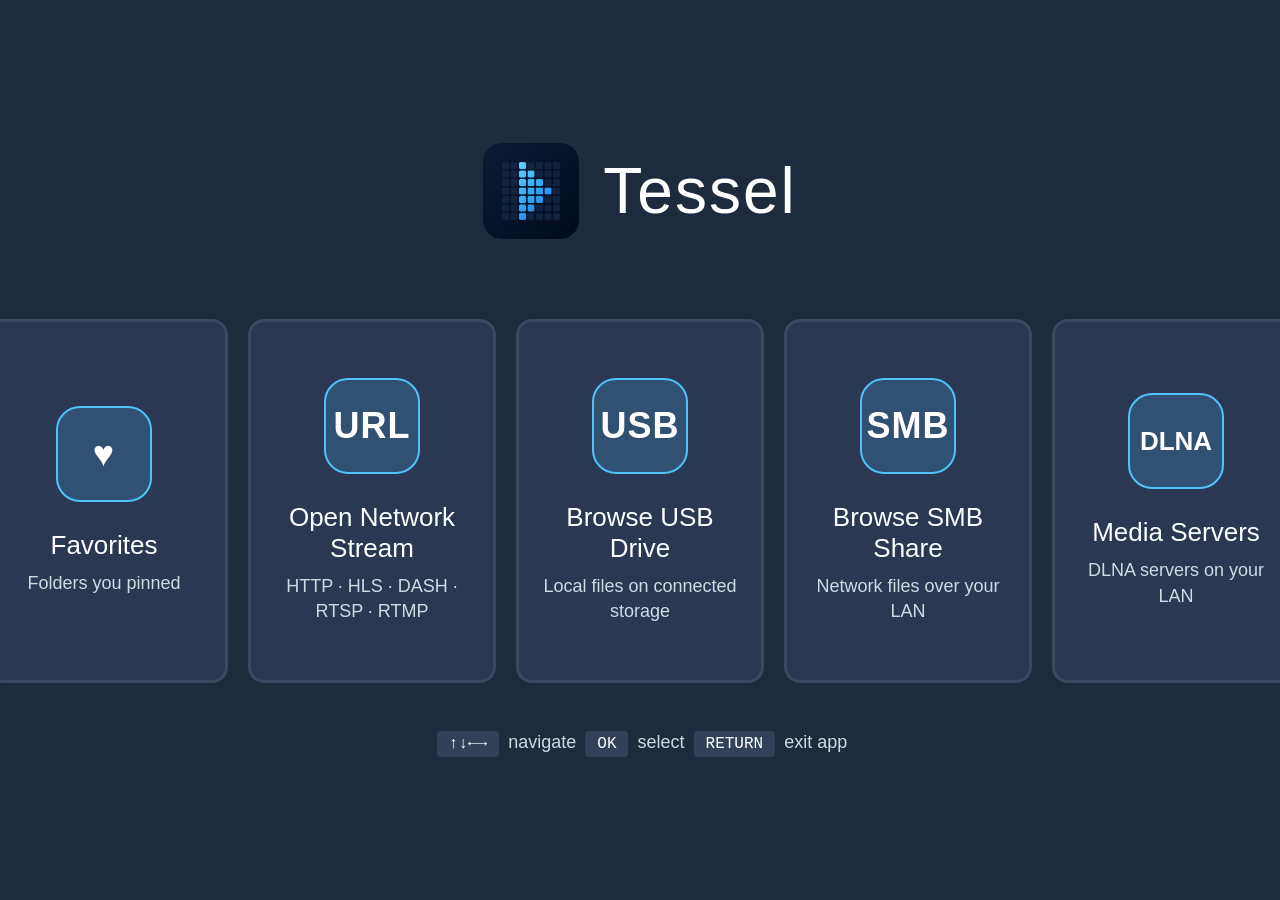
==== tizen-app/index.html @ 95ac8c37 "Let Recently Played be cleared or switched off in Settings (#142), 1.26.0 The list filled itself and" ====
<!DOCTYPE html>
<html lang="en">
<head>
<meta charset="utf-8">
<meta name="viewport" content="width=device-width, initial-scale=1, maximum-scale=1, user-scalable=no"/>
<title>Tessel</title>
<link rel="stylesheet" href="css/style.css">
</head>
<body>

<!-- AVPlay needs an OBJECT element of type "video/mp4" as its render target -->
<object id="player-object" type="application/avplayer"></object>

<!-- HTML5 video — used for local file:// URLs because AVPlay's local-file
     pipeline is broken on Samsung TV 5.0 (opens the file, reports PLAYING,
     never decodes a frame).  The WebView's chromium media stack handles
     file:// just fine. -->
<video id="html5-video" playsinline></video>

<!-- Subtitle overlay — AVPlay doesn't auto-render text subs (TEXT/SUBTITLE
     tracks).  It fires onsubtitlechange(duration, text, ...) and we paint
     the text here. -->
<div id="subtitle-overlay" class="hidden"></div>

<!-- ── Home view ─────────────────────────────────────────────────────── -->
<section id="view-home" class="view">
    <header class="brand">
        <img class="app-icon" src="icon.png" alt="">
        <h1>Tessel</h1>
    </header>

    <nav class="home-tiles">
        <!-- Recently Played is intentionally the leftmost tile so the D-pad
             lands on it first — the common return-visit action is "resume
             what I was watching", not "browse from scratch" (issue #56).
             Settings can hide it (issue #142); the D-pad then lands on
             Favorites. -->
        <button class="tile" data-action="browse-recent" data-focus>
            <div class="tile-icon">★</div>
            <div class="tile-label" data-i18n="home.recent">Recently Played</div>
            <div class="tile-sub" data-i18n="home.recentSub">Quick access to past media</div>
        </button>
        <button class="tile" data-action="browse-favorites">
            <div class="tile-icon">♥</div>
            <div class="tile-label" data-i18n="home.favorites">Favorites</div>
            <div class="tile-sub" data-i18n="home.favoritesSub">Folders you pinned</div>
        </button>
        <button class="tile" data-action="open-url">
            <div class="tile-icon">URL</div>
            <div class="tile-label" data-i18n="home.url">Open Network Stream</div>
            <div class="tile-sub">HTTP · HLS · DASH · RTSP · RTMP</div>
        </button>
        <button class="tile" data-action="browse-usb">
            <div class="tile-icon">USB</div>
            <div class="tile-label" data-i18n="home.usb">Browse USB Drive</div>
            <div class="tile-sub" data-i18n="home.usbSub">Local files on connected storage</div>
        </button>
        <button class="tile" data-action="browse-smb">
            <div class="tile-icon">SMB</div>
            <div class="tile-label" data-i18n="home.smb">Browse SMB Share</div>
            <div class="tile-sub" data-i18n="home.smbSub">Network files over your LAN</div>
        </button>
        <button class="tile" data-action="browse-dlna">
            <div class="tile-icon long">DLNA</div>
            <div class="tile-label" data-i18n="home.dlna">Media Servers</div>
            <div class="tile-sub" data-i18n="home.dlnaSub">DLNA servers on your LAN</div>
        </button>
        <button class="tile" data-action="open-settings">
            <div class="tile-icon">⚙</div>
            <div class="tile-label" data-i18n="home.settings">Settings</div>
            <div class="tile-sub" data-i18n="home.settingsSub">Preferences &amp; TV info</div>
        </button>
    </nav>

    <footer class="hint">
        <span class="key">↑↓←→</span> <span data-i18n="hint.navigate">navigate</span>
        <span class="key">OK</span> <span data-i18n="hint.select">select</span>
        <span class="key">RETURN</span> <span data-i18n="hint.exit">exit app</span>
    </footer>
</section>

<!-- ── URL input view ────────────────────────────────────────────────── -->
<section id="view-url" class="view hidden">
    <header class="brand small">
        <img class="app-icon" src="icon.png" alt="">
        <h1 data-i18n="home.url">Open Network Stream</h1>
    </header>

    <div class="url-input-wrap">
        <label for="url-input" data-i18n="url.label">Stream URL or file path</label>
        <input id="url-input" type="text" inputmode="url"
               placeholder="rtsp://… · https://…/playlist.m3u8 · file:///opt/usr/media/…"
               data-focus>
    </div>

    <div class="actions">
        <button class="btn primary" data-action="open-current-url" data-i18n="common.play">Play</button>
        <button class="btn ghost"   data-action="save-current-url" data-i18n="saved.save">☆ Save</button>
        <button class="btn ghost"   data-action="fetch-remote-url" data-i18n="url.fromDevice">📲 Get URL from device</button>
        <!-- No Cancel: the remote's Back key does that (issue #126). -->
    </div>

    <!-- The user's own saved streams (issue #119).  Each is a chip that plays
         it and a ⋯ chip beside it for rename / move / remove; hidden while
         the list is empty. -->
    <div class="presets saved-streams hidden" id="saved-streams">
        <div class="presets-label" data-i18n="saved.title">Saved streams</div>
        <div id="saved-streams-list" class="saved-streams-list"></div>
    </div>

    <!-- Name and URL of a stream being saved or edited.  While it's open the
         rest of the screen steps aside (#view-url.editing). -->
    <div class="saved-edit" id="saved-edit">
        <div class="url-input-wrap">
            <label for="saved-name" data-i18n="saved.name">Name</label>
            <input id="saved-name" type="text">
        </div>
        <div class="url-input-wrap">
            <label for="saved-url" data-i18n="url.label">Stream URL or file path</label>
            <input id="saved-url" type="text" inputmode="url">
        </div>
        <div class="actions">
            <button class="btn primary" data-action="saved-edit-done" data-i18n="saved.done">Save</button>
            <button class="btn ghost"   data-action="saved-edit-cancel" data-i18n="common.cancel">Cancel</button>
        </div>
    </div>

    <!-- Sample inputs sit below the primary actions so the remote lands on
         Play first; the chips are a secondary, try-it convenience. -->
    <div class="presets">
        <div class="presets-label" data-i18n="url.samples">Or try a sample stream</div>
        <button class="preset" data-url="http://vjs.zencdn.net/v/oceans.mp4">Oceans (MP4, short)</button>
        <button class="preset" data-url="https://test-streams.mux.dev/x36xhzz/x36xhzz.m3u8">HLS test (Mux)</button>
        <button class="preset" data-url="https://commondatastorage.googleapis.com/gtv-videos-bucket/sample/BigBuckBunny.mp4">Big Buck Bunny (MP4)</button>
        <button class="preset" data-url="https://devstreaming-cdn.apple.com/videos/streaming/examples/bipbop_16x9/bipbop_16x9_variant.m3u8">Apple BipBop (HLS, 16:9)</button>
        <button class="preset" data-url="https://dash.akamaized.net/akamai/bbb_30fps/bbb_30fps.mpd">DASH test (Akamai)</button>
        <button class="preset" data-url="rtsp://9627b0bf2a7b.entrypoint.cloud.wowza.com:1935/app-p5260J38/66abe4b9_stream1">My Wowza RTSP</button>
        <button class="preset" data-url="rtsp://170.93.143.139:554/rtplive/470011e600ef003a004ee33696235daa">FAA RTSP (public)</button>
    </div>

    <p class="url-drop-hint" data-i18n-fmt="url.dropHint">Paste a URL from your phone, tablet or laptop — pair once under <b data-i18n="home.settings" data-slot="0">Settings</b>.</p>
</section>

<!-- ── File browser view ─────────────────────────────────────────────── -->
<section id="view-browse" class="view hidden">
    <header class="brand small">
        <img class="app-icon" src="icon.png" alt="">
        <h1 id="browse-title" data-i18n="browse.usbTitle">USB Drive</h1>
    </header>

    <div class="browse-path"  id="browse-path">/</div>
    <!-- Only while a playlist is listed (issue #122). -->
    <div class="playlist-filter hidden" id="playlist-filter-wrap">
        <input id="playlist-filter" type="text" data-i18n-placeholder="playlist.filter" placeholder="Filter channels…">
    </div>
    <ul    class="browse-list" id="browse-list"></ul>

    <footer class="hint">
        <span class="key">OK</span> <span data-i18n="hint.open">open</span>
        <span class="key">RETURN</span> <span data-i18n="hint.up">up</span>
        <span class="key">PLAY</span> <span data-i18n="hint.openAsMedia">open as media</span>
        <span class="hidden" id="hint-save"><span class="key">►</span> <span data-i18n="hint.saveChannel">save / unsave</span></span>
        <span class="hidden" id="hint-fav"><span class="key">►</span> <span data-i18n="hint.favorite">pin / unpin folder</span></span>
    </footer>
</section>

<!-- ── Picture viewer (js/viewer.js) ────────────────────────────────── -->
<section id="view-image" class="view hidden">
    <img id="image-el" alt="">
    <div class="image-status hidden" id="image-status"></div>
    <div class="image-bar" id="image-bar">
        <div class="image-caption">
            <span id="image-name"></span>
            <span id="image-info" class="image-info"></span>
        </div>
        <div class="image-keys">
            <span class="key">←→</span> <span data-i18n="hint.prevNext">previous / next</span>
            <span class="key">OK</span> <span data-i18n="hint.slideshow">slideshow</span>
            <span class="key">↑↓</span> <span data-i18n="hint.rotate">rotate</span>
            <span class="key">RETURN</span> <span data-i18n="hint.back">back</span>
        </div>
    </div>
</section>

<!-- ── Text viewer (js/viewer.js) ───────────────────────────────────── -->
<section id="view-text" class="view hidden">
    <div class="text-head">
        <span id="text-name" class="text-name"></span>
        <span id="text-info" class="text-info"></span>
    </div>
    <div class="text-body" id="text-body"><pre id="text-pre"></pre></div>
    <footer class="hint">
        <span class="key">↑↓</span> <span data-i18n="hint.scroll">scroll</span>
        <span class="key">←→</span> <span data-i18n="hint.page">page</span>
        <span class="key">0–9</span> <span data-i18n="hint.jump">jump</span>
        <span class="key">RETURN</span> <span data-i18n="hint.back">back</span>
    </footer>
</section>

<!-- ── Player view ───────────────────────────────────────────────────── -->
<section id="view-player" class="view hidden">
    <!-- Music has no picture of its own: without this card the screen is
         just black once the OSD fades (issue #105). -->
    <div class="audio-card hidden" id="audio-card">
        <img class="audio-art hidden" id="audio-art" alt="">
        <div class="audio-note" id="audio-note">♪</div>
        <div class="audio-title" id="audio-title"></div>
        <div class="audio-sub" id="audio-sub"></div>
    </div>

    <!-- Top bar: title -->
    <div class="osd osd-top hidden" id="osd-top">
        <span id="osd-title" data-i18n="common.loading">Loading…</span>
    </div>

    <!-- Center spinner while opening -->
    <div class="spinner hidden" id="spinner">
        <div class="spinner-ring"></div>
        <div class="spinner-text" data-i18n="player.opening">Opening stream…</div>
    </div>

    <!-- Center error banner -->
    <div class="error-overlay hidden" id="error-overlay">
        <div class="error-icon">!</div>
        <div class="error-title" id="error-title" data-i18n="player.error">Playback error</div>
        <div class="error-hint"  id="error-hint"></div>
        <button class="btn primary" data-action="back-home" data-i18n="player.backHome">Back to Home</button>
    </div>

    <!-- Bottom OSD: progress + controls -->
    <div class="osd osd-bottom hidden" id="osd-bottom">
        <div class="time">
            <span id="time-current">00:00</span>
            <span id="time-scrub-delta" class="scrub-delta hidden"></span>
            <div class="progress-track"><div class="progress-fill" id="progress-fill"></div></div>
            <span id="time-duration">00:00</span>
        </div>
        <div class="controls">
            <button class="ctrl" data-action="prev" id="btn-prev" title="Restart / Previous" data-i18n-title="player.prev">⏮</button>
            <button class="ctrl" data-action="rewind">⏪</button>
            <button class="ctrl big" data-action="play-pause" id="btn-playpause" data-focus>▶</button>
            <button class="ctrl" data-action="forward">⏩</button>
            <button class="ctrl" data-action="next" id="btn-next" title="Next" data-i18n-title="player.next">⏭</button>
            <span class="ctrl-sep" aria-hidden="true"></span>
            <button class="ctrl" data-action="open-track-menu">CC</button>
            <button class="ctrl ctrl-text" data-action="open-file-info" title="File info" data-i18n-title="info.title">INFO</button>
            <button class="ctrl ctrl-text" data-action="open-speed-picker" id="btn-speed" title="Playback speed" data-i18n-title="player.speed">1×</button>
            <button class="ctrl ctrl-text" data-action="open-aspect-picker" id="btn-aspect" title="Aspect ratio / zoom" data-i18n-title="player.aspect">Fit</button>
            <button class="ctrl" data-action="toggle-repeat" id="btn-repeat" title="Repeat" data-i18n-title="player.repeat">↻</button>
            <button class="ctrl" data-action="toggle-shuffle" id="btn-shuffle" title="Shuffle" data-i18n-title="player.shuffle">🔀</button>
            <span class="ctrl-sep" aria-hidden="true"></span>
            <button class="ctrl" data-action="stop">⏹</button>
        </div>
    </div>

    <!-- Track selection overlay -->
    <div class="track-menu hidden" id="track-menu">
        <h2 data-i18n="tracks.title">Tracks</h2>
        <!-- The lists scroll inside this box: a Netflix-style rip can carry
             20+ subtitle tracks, and an unbounded menu grew straight off the
             top of the screen with the extra entries unreachable. -->
        <div class="track-menu-body" id="track-menu-body">
            <div class="track-section">
                <h3 id="audio-tracks-title" data-i18n="tracks.audio">Audio</h3>
                <ul id="audio-tracks"></ul>
            </div>
            <div class="track-section">
                <h3 id="subtitle-tracks-title" data-i18n="tracks.subtitle">Subtitle</h3>
                <ul id="subtitle-tracks"></ul>
            </div>
        </div>
        <button class="btn ghost" data-action="close-track-menu" data-focus data-i18n="common.close">Close</button>
    </div>

    <!-- INFO: what's playing (issue #128).  Rows are filled by openFileInfo(). -->
    <div class="track-menu file-info hidden" id="file-info">
        <h2 data-i18n="info.title">File info</h2>
        <div class="track-menu-body">
            <dl id="file-info-list"></dl>
        </div>
        <button class="btn ghost" data-action="close-file-info" data-focus data-i18n="common.close">Close</button>
    </div>
</section>

<!-- ── Settings view ─────────────────────────────────────────────────── -->
<section id="view-settings" class="view hidden">
    <header class="brand small">
        <img class="app-icon" src="icon.png" alt="">
        <h1 data-i18n="home.settings">Settings</h1>
    </header>

    <div class="settings-content">
        <div class="support-block">
            <img src="ko-fi-qr.webp" alt="Ko-fi QR code" data-i18n-alt="settings.kofiAlt" class="support-qr">
            <div class="support-text">
                <div class="support-headline" data-i18n="settings.enjoying">Enjoying Tessel?</div>
                <div class="support-hint" data-i18n="settings.kofiHint">Scan the QR with your phone to support development on Ko-fi.</div>
            </div>
        </div>

        <div class="settings-group">
            <button class="settings-row" data-action="setting-ui-lang" data-focus>
                <div class="settings-label" data-i18n="settings.uiLang">App language</div>
                <div class="settings-value" id="setting-ui-lang-value"></div>
            </button>
            <button class="settings-row" data-action="setting-audio-lang">
                <div class="settings-label" data-i18n="settings.audioLang">Preferred audio language</div>
                <div class="settings-value" id="setting-audio-lang-value">Auto</div>
            </button>
            <button class="settings-row" data-action="setting-subtitle-lang">
                <div class="settings-label" data-i18n="settings.subtitleLang">Preferred subtitle language</div>
                <div class="settings-value" id="setting-subtitle-lang-value">Off</div>
            </button>
            <button class="settings-row" data-action="setting-repeat-mode">
                <div class="settings-label" data-i18n="settings.repeatMode">Repeat mode</div>
                <div class="settings-value" id="setting-repeat-mode-value">Off</div>
            </button>
            <button class="settings-row" data-action="setting-auto-play">
                <div class="settings-label" data-i18n="settings.autoPlay">Auto-play next file</div>
                <div class="settings-value" id="setting-auto-play-value">On</div>
            </button>
            <button class="settings-row" data-action="setting-resume-mode">
                <div class="settings-label" data-i18n="settings.resume">Resume playback</div>
                <div class="settings-value" id="setting-resume-mode-value">Ask</div>
            </button>
            <button class="settings-row" data-action="setting-recent">
                <div class="settings-label" data-i18n="home.recent">Recently Played</div>
                <div class="settings-value" id="setting-recent-value">On</div>
            </button>
            <button class="settings-row" data-action="setting-recent-clear">
                <span class="settings-label" data-i18n="settings.recentClear">Clear Recently Played</span>
            </button>
            <button class="settings-row" data-action="setting-shuffle">
                <div class="settings-label" data-i18n="settings.shuffle">Shuffle playlist</div>
                <div class="settings-value" id="setting-shuffle-value">Off</div>
            </button>
            <button class="settings-row" data-action="setting-browse-filter">
                <div class="settings-label" data-i18n="settings.browseFilter">File browser shows</div>
                <div class="settings-value" id="setting-browse-filter-value">All files</div>
            </button>
            <button class="settings-row" data-action="setting-slideshow-interval">
                <div class="settings-label" data-i18n="settings.slideshow">Slideshow interval</div>
                <div class="settings-value" id="setting-slideshow-interval-value">5 seconds</div>
            </button>
            <button class="settings-row" data-action="setting-aspect-mode">
                <div class="settings-label" data-i18n="settings.aspect">Video aspect ratio</div>
                <div class="settings-value" id="setting-aspect-mode-value">Fit screen (keep black bars)</div>
            </button>
        </div>

        <!-- Subtitle appearance is moved ABOVE the network-input sections
             below: those sections contain text fields that pop the on-screen
             keyboard the moment a focus lands on them, and on slower Tizen
             firmware the open/close-keyboard storm while scrolling past them
             could lag the UI or crash the app entirely (issue #28).  Sections
             that contain text inputs are now collapsed by default — the
             header is a focusable button that expands the group on press, so
             users navigating with the D-pad land on chevrons rather than
             stepping through every input. -->
        <h2 class="settings-section-title" data-i18n="settings.subAppearance">Subtitle appearance</h2>
        <div class="settings-group">
            <button class="settings-row" data-action="setting-subtitle-size">
                <div class="settings-label" data-i18n="settings.subSize">Subtitle size</div>
                <div class="settings-value" id="setting-subtitle-size-value">Medium</div>
            </button>
            <button class="settings-row" data-action="setting-subtitle-font">
                <div class="settings-label" data-i18n="settings.subFont">Subtitle font</div>
                <div class="settings-value" id="setting-subtitle-font-value">Sans-serif</div>
            </button>
            <button class="settings-row" data-action="setting-subtitle-position">
                <div class="settings-label" data-i18n="settings.subPosition">Subtitle position</div>
                <div class="settings-value" id="setting-subtitle-position-value">Bottom</div>
            </button>
            <button class="settings-row" data-action="setting-subtitle-bg">
                <div class="settings-label" data-i18n="settings.subBg">Subtitle background</div>
                <div class="settings-value" id="setting-subtitle-bg-value">None</div>
            </button>
        </div>

        <h2 class="settings-section-title" data-i18n="cast.section">Cast from another device</h2>
        <div class="support-block">
            <div class="support-qr" id="pair-qr"></div>
            <div class="support-text">
                <div class="support-headline" data-i18n="cast.headline">Cast a link to your TV</div>
                <div class="cast-hint">
                    <span data-i18n="cast.scan">Scan the QR code to pair.</span><br>
                    <span data-i18n-fmt="cast.orGoTo">Or go to <span class="pair-emph" id="pair-url" data-slot="0">…</span> and enter code <span class="pair-emph" id="pair-code" data-slot="1">…</span>.</span>
                </div>
            </div>
        </div>

        <button class="settings-section-toggle" data-toggle="grp-smb" aria-expanded="false">
            <span class="settings-section-title" data-i18n="smb.section">SMB network share</span>
            <span class="settings-section-chev" aria-hidden="true">▸</span>
        </button>
        <div class="settings-group is-collapsed" id="grp-smb">
            <button class="settings-row" id="smb-server"><div class="settings-label" data-i18n="smb.server">Server to edit</div><div class="settings-value" id="smb-server-val"></div></button>
            <label class="settings-row settings-row-input"><span class="settings-label" data-i18n="smb.host">Server (IP/host)</span><input id="smb-host"   type="text"     placeholder="192.168.1.10"></label>
            <label class="settings-row settings-row-input"><span class="settings-label" data-i18n="smb.port">Port</span><input id="smb-port"   type="text"     inputmode="numeric" placeholder="445"></label>
            <label class="settings-row settings-row-input"><span class="settings-label" data-i18n="smb.share">Share</span><input id="smb-share"  type="text"     placeholder="Media"></label>
            <button class="settings-row" id="smb-find-shares"><span class="settings-label" data-i18n="smb.findShares">Find shares on this server</span></button>
            <button class="settings-row" id="smb-anon"><div class="settings-label" data-i18n="smb.guest">Guest (no login)</div><div class="settings-value" id="smb-anon-val">Off</div></button>
            <label class="settings-row settings-row-input"><span class="settings-label" data-i18n="smb.user">Username</span><input id="smb-user"   type="text"     placeholder="guest"></label>
            <label class="settings-row settings-row-input"><span class="settings-label" data-i18n="smb.pass">Password</span><input id="smb-pass"   type="password"></label>
            <label class="settings-row settings-row-input"><span class="settings-label" data-i18n="smb.domain">Domain (optional)</span><input id="smb-domain" type="text"></label>
            <button id="smb-save" class="settings-row"><span class="settings-label" data-i18n="smb.save">Save SMB server</span></button>
            <button id="smb-remove" class="settings-row"><span class="settings-label" data-i18n="smb.removeServer">Remove this server</span></button>
        </div>

        <button class="settings-section-toggle" data-toggle="grp-srv" aria-expanded="false">
            <span class="settings-section-title" data-i18n="srv.section">Transcode server</span>
            <span class="settings-section-chev" aria-hidden="true">▸</span>
        </button>
        <div class="settings-group is-collapsed" id="grp-srv">
            <div class="settings-row"><div class="settings-label" data-i18n="srv.status">Status</div><div class="settings-value" id="srv-status-val">Not paired</div></div>
            <button id="srv-find" class="settings-row"><span class="settings-label" data-i18n="srv.find">Find server on my network</span></button>
            <label class="settings-row settings-row-input"><span class="settings-label" data-i18n="srv.address">Server address</span><input id="srv-addr" type="text" placeholder="192.168.1.20"></label>
            <button id="srv-connect" class="settings-row"><span class="settings-label" data-i18n="srv.connect">Connect to this address</span></button>
            <button id="srv-surround" class="settings-row"><div class="settings-label" data-i18n="srv.surround">Surround sound</div><div class="settings-value" id="srv-surround-val">—</div></button>
            <button id="srv-smart" class="settings-row"><div class="settings-label" data-i18n="srv.smart">Smart routing (play compatible files directly)</div><div class="settings-value" id="srv-smart-val">Off</div></button>
            <button id="srv-local" class="settings-row"><div class="settings-label" data-i18n="srv.local">Play USB files through the server</div><div class="settings-value" id="srv-local-val">Off</div></button>
            <button id="srv-adopt" class="settings-row"><span class="settings-label" data-i18n="srv.adopt">Get share settings from the server</span></button>
            <button id="srv-push" class="settings-row"><span class="settings-label" data-i18n="srv.push">Send my share settings to the server</span></button>
            <button id="srv-pair" class="settings-row"><span class="settings-label" data-i18n="srv.pair">Pair with a code (needs internet)</span></button>
            <button id="srv-unpair" class="settings-row"><span class="settings-label" data-i18n="srv.unpair">Remove transcode server</span></button>
        </div>

        <button class="settings-section-toggle" data-toggle="grp-backup" aria-expanded="false">
            <span class="settings-section-title" data-i18n="backup.section">Backup</span>
            <span class="settings-section-chev" aria-hidden="true">▸</span>
        </button>
        <div class="settings-group is-collapsed" id="grp-backup">
            <button class="settings-row" id="backup-pass"><div class="settings-label" data-i18n="backup.passwords">Include SMB passwords (saved as plain text)</div><div class="settings-value" id="backup-pass-val">Off</div></button>
            <button class="settings-row" id="backup-history"><div class="settings-label" data-i18n="backup.history">Include history and resume positions</div><div class="settings-value" id="backup-history-val">On</div></button>
            <button id="backup-save" class="settings-row"><span class="settings-label" data-i18n="backup.save">Save backup to USB or an SMB share</span></button>
            <button id="backup-restore" class="settings-row"><span class="settings-label" data-i18n="backup.restore">Restore backup from USB or an SMB share</span></button>
        </div>

        <button class="settings-section-toggle" data-toggle="grp-dbg" aria-expanded="false">
            <span class="settings-section-title" data-i18n="dbg.section">Debug logging</span>
            <span class="settings-section-chev" aria-hidden="true">▸</span>
        </button>
        <div class="settings-group is-collapsed" id="grp-dbg">
            <button class="settings-row" id="dbg-enabled"><div class="settings-label" data-i18n="dbg.enabled">Send debug logs</div><div class="settings-value" id="dbg-enabled-val">Off</div></button>
            <label class="settings-row settings-row-input"><span class="settings-label" data-i18n="dbg.host">Listener IP</span><input id="dbg-host" type="text" placeholder="192.168.1.50"></label>
            <label class="settings-row settings-row-input"><span class="settings-label" data-i18n="dbg.port">Listener port</span><input id="dbg-port" type="text" placeholder="9999"></label>
            <button id="dbg-save" class="settings-row"><span class="settings-label" data-i18n="dbg.save">Save debug settings</span></button>
            <button id="dbg-export" class="settings-row"><span class="settings-label" data-i18n="dbg.export">Save debug log to USB or an SMB share</span></button>
        </div>

        <h2 class="settings-section-title" data-i18n="settings.tvInfo">TV Information</h2>
        <div class="tvinfo" id="tvinfo" data-i18n="common.loading">Loading…</div>
    </div>
</section>

<!-- ── Generic picker overlay (used by Settings + future menus) ──────── -->
<div class="picker hidden" id="picker">
    <h2 id="picker-title" data-i18n="picker.default">Pick a value</h2>
    <ul id="picker-options"></ul>
    <button class="btn ghost" data-action="close-picker" data-i18n="common.cancel">Cancel</button>
</div>

<!-- ── Mini-player: music playing on while browsing (issue #105) ───── -->
<div class="mini-player hidden" id="mini-player">
    <img class="mini-art hidden" id="mini-art" alt="">
    <div class="mini-note" id="mini-note">♪</div>
    <div class="mini-text">
        <div class="mini-title" id="mini-title"></div>
        <div class="mini-sub" id="mini-sub"></div>
        <div class="mini-track"><div class="mini-fill" id="mini-fill"></div></div>
        <div class="mini-keys">
            <span class="key">INFO</span> <span data-i18n="hint.openPlayer">open player</span>
            <span class="key">CH ±</span> <span data-i18n="hint.prevNext">previous / next</span>
            <span class="key">■</span> <span data-i18n="hint.stop">stop</span>
        </div>
    </div>
    <div class="mini-state" id="mini-state">▶</div>
</div>

<!-- ── Toast / status flash ──────────────────────────────────────────── -->
<div id="toast" class="toast hidden"></div>

<script src="js/debug.js"></script>
<script src="js/remote.js"></script>
<script src="js/ui.js"></script>
<script src="js/settings.js"></script>
<script src="js/i18n.js"></script>
<script src="js/filetypes.js"></script>
<script src="js/text-decode.js"></script>
<script src="js/playlist.js"></script>
<script src="js/audio-tags.js"></script>
<script src="js/browser.js"></script>
<script src="js/ass-style.js"></script>
<script src="js/mp4-subs.js"></script>
<script src="js/mkv-subs.js"></script>
<script src="js/player.js"></script>
<script src="js/qrcode.js"></script>
<script src="js/url-drop.js"></script>
<script src="js/server.js"></script>
<script src="js/smb.js"></script>
<script src="js/dlna.js"></script>
<script src="js/keepawake.js"></script>
<script src="js/viewer.js"></script>
<script src="js/saved-streams.js"></script>
<script src="js/favorites.js"></script>
<script src="js/backup.js"></script>
<script src="js/app.js"></script>
</body>
</html>
---- tizen-app/css/style.css ----
/* ────────────────────────────────────────────────────────────────────────
   Tessel — visual language matching the bundled icon:
     · deep navy background (same as icon canvas)
     · white text as primary read colour
     · sky-blue (#4fc3f7) used as accent — focus rings, brand wordmark,
       progress fill, primary buttons.  Never as large background surfaces.
     · everything centred horizontally on a 1920×1080 TV viewed from 3 m
   ──────────────────────────────────────────────────────────────────────── */

:root {
    /* Slate-blue palette — same blue family as the icon but lifted out of
     * pure-navy darkness so text reads comfortably on a TV at 3 m. */
    --bg:        #1e2a3d;       /* base background, comfortable charcoal-blue */
    --bg-2:      #283549;       /* subtle elevation step */
    --bg-3:      #324159;       /* second elevation step */
    --bg-card:   #2a3854;       /* tile/card surface */
    --bg-card-h: #3a4a6a;       /* hovered/focused card */

    --fg:        #ffffff;
    --fg-mute:   #d0dae5;       /* lighter secondary text — easier reading */
    --fg-dim:    #8da0b8;

    --accent:    #4fc3f7;       /* sky blue from the icon */
    --accent-2:  #81d4fa;
    --accent-soft: rgba(79,195,247,.18);
    --danger:    #ff6b6b;

    --border:    rgba(255,255,255,.08);
    --shadow:    0 8px 32px rgba(0,0,0,.45);
    --r:         16px;
    --r-sm:      10px;
}

* { box-sizing: border-box; }

html, body {
    margin: 0; padding: 0;
    width: 100%; height: 100%;
    /* CRITICAL: body must be black/transparent so AVPlay's hardware video plane
     * shows through the WebView.  Any opaque background here would cover the
     * video.  Individual non-player views set their own backgrounds. */
    background: #000;
    color: var(--fg);
    font-family: 'Segoe UI', 'Helvetica Neue', Helvetica, Arial, sans-serif;
    font-size: 26px;
    overflow: hidden;
    user-select: none;
    -webkit-user-select: none;
}

button { font: inherit; color: inherit; cursor: pointer; background: none; border: 0; }
button:focus { outline: none; }

.hidden { display: none !important; }

/* ── Views: full screen, vertically + horizontally centred contents ────
 * Each non-player view paints its own opaque background — required because
 * the body is black (for AVPlay video plane visibility) and we don't want
 * to see black behind the home/url/browse UIs. */
.view {
    position: absolute; top: 0; right: 0; bottom: 0; left: 0;
    padding: 60px;
    display: flex;
    flex-direction: column;
    align-items: center;
    justify-content: center;
    text-align: center;
    background: var(--bg);
}

/* Player view stays transparent so the AVPlay hardware video plane shows
 * through.  Without this, the body's black would be covered by this view's
 * background and the video plane would be hidden. */
#view-player {
    background: transparent;
}

/* ── Brand (logo + wordmark) ──────────────────────────────────────── */
.brand {
    display: flex;
    align-items: center;
    justify-content: center;
    margin-bottom: 80px;
}
.brand.small { margin-bottom: 48px; }

.brand h1 {
    margin: 0 0 0 24px;       /* was flex `gap`, swapped for margin for WebKit 537 */
    font-size: 64px;
    font-weight: 200;
    letter-spacing: 2px;
    color: var(--fg);
}
.brand.small h1 { font-size: 40px; }

.brand h1 span {
    color: var(--accent);
    font-weight: 600;
    margin-left: 8px;
}

/* Brand mark — uses the actual app icon so it always matches the launcher */
.app-icon {
    width: 96px; height: 96px;
    border-radius: 18px;
    flex-shrink: 0;
}
.brand.small .app-icon { width: 56px; height: 56px; border-radius: 12px; }

/* ── Home tiles ───────────────────────────────────────────────────── */
.home-tiles {
    display: grid; grid-gap: 20px;   /* grid-gap, not gap: TV WebView is Chromium 63 */
    grid-template-columns: repeat(7, 248px);   /* 7×248 + 6×20 = 1856px, fits 1080p */
    justify-content: center;
}
/* Recently Played switched off (issue #142): six tiles, still centred. */
.home-tiles.no-recent { grid-template-columns: repeat(6, 248px); }

.tile {
    background: var(--bg-card);
    border: 3px solid var(--border);
    border-radius: var(--r);
    padding: 56px 16px;   /* seven tiles: 248px leaves ~210px for a label, what six wider tiles gave */
    text-align: center;
    transition: transform .15s ease, border-color .15s ease, background .15s ease, box-shadow .15s ease;
    color: var(--fg);
}

.tile:focus, .tile.focused {
    border-color: var(--accent);
    background: var(--bg-card-h);
    transform: scale(1.05) translateY(-4px);
    box-shadow: var(--shadow), 0 0 0 6px var(--accent-soft);
}

.tile-icon {
    font-size: 36px;
    font-weight: 700;
    color: var(--fg);
    background: var(--accent-soft);
    border: 2px solid var(--accent);
    width: 96px; height: 96px;
    line-height: 92px;
    border-radius: 24px;
    margin: 0 auto 28px;
    letter-spacing: 1px;
}
.tile-icon.long { font-size: 26px; letter-spacing: 0; }   /* four letters: DLNA */
.tile:focus .tile-icon, .tile.focused .tile-icon {
    background: var(--accent);
    color: #102035;
}

.tile-label {
    font-size: 26px;
    word-break: break-word;   /* a single long word (ru "Медиасерверы") wraps rather than spills */
    font-weight: 500;
    color: var(--fg);
    margin-bottom: 10px;
}
.tile-sub {
    font-size: 18px;
    color: var(--fg-mute);
    line-height: 1.4;
}

/* ── URL input view ───────────────────────────────────────────────── */
.url-input-wrap {
    width: 100%;
    max-width: 1080px;
    text-align: center;
}
.url-input-wrap label {
    display: block;
    font-size: 18px;
    color: var(--fg-mute);
    text-transform: uppercase;
    letter-spacing: 2px;
    margin-bottom: 16px;
}
.url-input-wrap input {
    width: 100%;
    background: var(--bg-card);
    color: var(--fg);
    font: inherit;
    font-size: 26px;
    border: 3px solid var(--border);
    border-radius: var(--r-sm);
    padding: 22px 28px;
    text-align: center;
    transition: border-color .15s ease, background .15s ease;
}
.url-input-wrap input::placeholder { color: var(--fg-dim); }
.url-input-wrap input:focus, .url-input-wrap input.focused {
    outline: none;
    border-color: var(--accent);
    background: var(--bg-card-h);
    box-shadow: 0 0 0 6px var(--accent-soft);
}

.presets {
    margin-top: 40px;
    width: 100%;
    max-width: 1080px;
    display: flex;
    flex-wrap: wrap;
    justify-content: center;
}
.presets-label {
    width: 100%;
    font-size: 16px;
    color: var(--fg-dim);
    text-transform: uppercase;
    letter-spacing: 2px;
    margin-bottom: 14px;
}
.preset {
    background: var(--bg-card);
    border: 2px solid var(--border);
    border-radius: 999px;
    padding: 12px 28px;
    font-size: 18px;
    color: var(--fg-mute);
    margin: 7px;     /* spacing instead of flex gap */
    transition: border-color .15s, color .15s, background .15s;
}
.preset:focus, .preset.focused {
    border-color: var(--accent);
    color: var(--fg);
    background: var(--bg-card-h);
}

/* Saved streams (issue #119): a chip that plays, and a ⋯ chip beside it for
 * the rest.  A long list scrolls inside its own box so Play and the samples
 * stay on screen; focusing a chip scrolls it into view. */
.saved-streams { margin-top: 32px; }
.saved-streams-list {
    width: 100%;
    max-height: 260px;
    overflow-y: auto;
    display: flex;
    flex-wrap: wrap;
    justify-content: center;
}
.saved-item { display: inline-flex; align-items: center; margin: 7px; }
.saved-item .preset { margin: 0; max-width: 520px; overflow: hidden; text-overflow: ellipsis; white-space: nowrap; }
.saved-item .saved-more { margin-left: 6px; padding: 12px 18px; }

/* The name/URL form takes the screen while it's open. */
.saved-edit { display: none; width: 100%; max-width: 1080px; flex-direction: column; align-items: center; }
.saved-edit .url-input-wrap + .url-input-wrap { margin-top: 28px; }
#view-url.editing .saved-edit { display: flex; }
#view-url.editing > :not(.brand):not(.saved-edit) { display: none; }

.actions {
    display: flex;
    margin-top: 48px;
    justify-content: center;
}
.actions > .btn + .btn { margin-left: 24px; }

.btn {
    border: 3px solid transparent;
    border-radius: 999px;
    padding: 18px 56px;
    font-size: 22px;
    font-weight: 500;
    transition: border-color .15s ease, background .15s ease, color .15s ease, transform .15s ease;
}
.btn.primary {
    /* Resting primary: a faint tint + accent label, so it reads as the main
     * action WITHOUT looking like the solid accent focus highlight. */
    background: var(--accent-soft);
    color: var(--accent-2);
    font-weight: 600;
}
.btn.primary:focus, .btn.primary.focused {
    /* Solid fill + glow only when it actually has focus. */
    background: var(--accent);
    color: #102035;
    transform: scale(1.04);
    box-shadow: 0 0 0 6px var(--accent-soft);
}
.btn.ghost {
    background: var(--bg-card);
    color: var(--fg);
    border-color: var(--border);
}
.btn.ghost:focus, .btn.ghost.focused {
    border-color: var(--accent);
    background: var(--bg-card-h);
    transform: scale(1.04);
}

/* ── File browser ─────────────────────────────────────────────────── */
#view-browse {
    /* Browser needs the full width for the list; centre the container only */
    justify-content: flex-start;
}
.browse-path {
    color: var(--fg-mute);
    font-size: 20px;
    margin-bottom: 16px;
    word-break: break-all;
    width: 100%;
    max-width: 1400px;
    text-align: left;
}
.browse-list {
    flex: 1;
    width: 100%;
    max-width: 1400px;
    list-style: none;
    margin: 0;
    padding: 0;
    overflow-y: auto;
    background: var(--bg-card);
    border-radius: var(--r);
    border: 1px solid var(--border);
    text-align: left;
}
.browse-list li {
    padding: 20px 32px;
    border-bottom: 1px solid var(--border);
    display: flex;
    align-items: center;
    transition: background .12s ease, border-left .12s ease;
    color: var(--fg);
    font-size: 22px;
}
.browse-list li > * + * { margin-left: 24px; }
.browse-list li:last-child { border-bottom: 0; }
.browse-list li.focused {
    background: var(--accent-soft);
    border-left: 6px solid var(--accent);
    padding-left: 26px;
}
.browse-list .icon {
    width: 36px; flex: 0 0 36px;
    text-align: center;
    font-size: 22px;
    color: var(--accent);
}
.browse-list .name { flex: 1; }
.browse-list .meta {
    color: var(--fg-mute);
    font-size: 18px;
    flex-shrink: 0;
}
/* Watched indicator: a green check on already-seen items, with the row
 * dimmed so unseen episodes stand out when scanning a series folder. */
.browse-list .watched {
    flex-shrink: 0;
    color: #5cb85c;
    font-size: 20px;
    font-weight: 700;
}
.browse-list li.watched-item .name { color: var(--fg-mute); }
/* Playlist filter (issue #122), above the list. */
.playlist-filter { width: 100%; max-width: 1400px; margin-bottom: 16px; }
.playlist-filter input {
    width: 100%;
    background: var(--bg-card);
    color: var(--fg);
    font: inherit;
    font-size: 22px;
    border: 2px solid var(--border);
    border-radius: var(--r-sm);
    padding: 14px 24px;
}
.playlist-filter input::placeholder { color: var(--fg-dim); }
.playlist-filter input:focus, .playlist-filter input.focused {
    outline: none;
    border-color: var(--accent);
    background: var(--bg-card-h);
    box-shadow: 0 0 0 4px var(--accent-soft);
}
/* Channel logos (issue #123): a fixed box so rows don't shift when one
 * arrives; the plain icon shows until it has loaded. */
.browse-list .channel-icon { width: 64px; flex: 0 0 64px; height: 40px; display: flex; align-items: center; justify-content: center; }
.browse-list .channel-icon img { display: none; max-width: 64px; max-height: 40px; object-fit: contain; }
.browse-list .channel-icon.has-logo img { display: block; }
.browse-list .channel-icon.has-logo .glyph { display: none; }
/* A playlist channel that is on Saved streams (issue #121). */
.browse-list .saved-mark { display: none; flex-shrink: 0; color: var(--accent); font-size: 22px; }
.browse-list li.is-saved .saved-mark { display: inline; }
/* A folder pinned to Favorites (issue #140). */
.browse-list .fav-mark { display: none; flex-shrink: 0; color: var(--accent); font-size: 22px; }
.browse-list li.is-fav .fav-mark { display: inline; }
.browse-list li.watched-item .icon { opacity: .6; }

/* ── Player ───────────────────────────────────────────────────────── */
#player-object {
    position: absolute; top: 0; right: 0; bottom: 0; left: 0;
    width: 100%; height: 100%;
    background: transparent;  /* let video plane show; body underneath is black */
}

#html5-video {
    position: absolute; top: 0; right: 0; bottom: 0; left: 0;
    width: 100%; height: 100%;
    background: #000;
    display: none;  /* shown only when playing a local file */
}

/* AVPlay subtitle overlay — for embedded text/subtitle tracks selected via
 * the CC menu.  AVPlay fires onsubtitlechange(duration, text, ...) and we
 * paint into this element.  HTML5 <track> handles its own rendering. */
/* Size + font come from the user's Settings via CSS custom properties set in
 * SubtitleStyle.apply(); position + background come from the sub-pos-XXX and
 * sub-bg classes toggled on this element.  Defaults below match the medium/
 * sans/bottom/none preset so the overlay looks right even before apply() runs. */
#subtitle-overlay {
    position: absolute;
    left: 8%; right: 8%;
    bottom: 8%;
    text-align: center;
    color: #fff;
    font-size: var(--sub-size, 36px);
    font-family: var(--sub-font, 'Segoe UI', 'Helvetica Neue', Helvetica, Arial, sans-serif);
    font-weight: 500;
    line-height: 1.3;
    text-shadow:
         0 0 4px rgba(0,0,0,.95),
         2px 2px 0 rgba(0,0,0,.85),
        -2px 2px 0 rgba(0,0,0,.85),
         2px -2px 0 rgba(0,0,0,.85),
        -2px -2px 0 rgba(0,0,0,.85);
    pointer-events: none;
    /* Bumped from 50 to 80 — the OSDs have no explicit z-index (auto/0)
     * but on Tizen Chromium 63 they appear to obscure the overlay anyway.
     * 80 keeps it below the pickers (200) and toast (1000). */
    z-index: 80;
}
/* Position presets.  Bottom is the default; middle/top free the opposite
 * anchor so the block grows in the right direction. */
#subtitle-overlay.sub-pos-bottom { top: auto; bottom: 8%; transform: none; }
#subtitle-overlay.sub-pos-top    { bottom: auto; top: 8%; transform: none; }
#subtitle-overlay.sub-pos-middle { top: 50%; bottom: auto; transform: translateY(-50%); }

/* The cue text lives in a .sub-line span so a translucent box (when enabled)
 * hugs the text instead of spanning the full 8%-to-8% width. */
#subtitle-overlay .sub-line {
    /* inline-block is more reliable than inline on Tizen Chromium 63 for
     * absolutely-positioned text-align:center containers — pure inline
     * spans sometimes rendered invisibly there. */
    display: inline-block;
    white-space: pre-line;
    -webkit-box-decoration-break: clone;
    box-decoration-break: clone;
}
#subtitle-overlay.sub-bg .sub-line {
    background: rgba(0,0,0,.65);
    padding: .08em .35em;
    border-radius: 6px;
    /* Outline is redundant over a solid box — drop the heavy shadow there. */
    text-shadow: 0 0 3px rgba(0,0,0,.8);
}

#view-player {
    padding: 0;
    pointer-events: none;
    align-items: stretch;
    justify-content: stretch;
}

.osd {
    position: absolute; left: 0; right: 0;
    color: var(--fg);
    pointer-events: auto;
    transition: opacity .25s ease;
}
.osd-top {
    top: 0;
    padding: 32px 60px 100px;
    background: linear-gradient(180deg, rgba(0,0,0,.85), rgba(0,0,0,0));
    text-align: left;
}
.osd-bottom {
    bottom: 0;
    padding: 100px 60px 48px;
    background: linear-gradient(0deg, rgba(0,0,0,.92), rgba(0,0,0,0));
}

#osd-title {
    font-size: 28px;
    font-weight: 500;
}

.time {
    display: flex;
    align-items: center;
    margin-bottom: 32px;
    font-variant-numeric: tabular-nums;
    font-size: 22px;
    color: var(--fg);
    position: relative;   /* anchors the floating scrub-delta label */
}
.time > * + * { margin-left: 24px; }
.progress-track {
    flex: 1;
    height: 6px;
    background: rgba(255,255,255,.18);
    border-radius: 3px;
    overflow: hidden;
}
.progress-fill {
    height: 100%; width: 0%;
    background: var(--accent);
    transition: width .25s linear;
}
/* Scrub mode: the fill previews the seek destination, so it must track key
 * repeats instantly (no easing) and read as "not the real position yet". */
.progress-fill.scrubbing {
    transition: none;
    background: #fff;
}
/* Floats above the time row: it must NOT take part in the flex layout, or
 * showing/hiding it resizes the progress track and the fill tip jumps
 * sideways at commit even though the percentage is unchanged. */
.scrub-delta {
    position: absolute;
    left: 0;
    bottom: 100%;
    margin: 0 0 10px;
    color: var(--accent);
    font-weight: 600;
}

.controls {
    display: flex;
    align-items: center;
    justify-content: center;
}
.controls > .ctrl + .ctrl { margin-left: 20px; }

/* Visual separator pushes Stop apart from the playback / track controls so
 * an accidental over-press from play-pause can't land on it. */
.ctrl-sep {
    display: inline-block;
    width: 1px;
    height: 56px;
    margin: 0 28px;
    background: rgba(255,255,255,.12);
}
.ctrl {
    background: rgba(255,255,255,.08);
    border: 3px solid transparent;
    border-radius: 50%;
    width: 64px; height: 64px;
    font-size: 24px;
    color: var(--fg);
    display: flex; align-items: center; justify-content: center;
    transition: border-color .15s ease, background .15s ease, transform .15s;
}
.ctrl.big {
    width: 96px; height: 96px;
    font-size: 36px;
    background: var(--accent);
    color: #102035;
}
.ctrl:focus, .ctrl.focused {
    border-color: var(--accent);
    background: var(--accent-soft);
    transform: scale(1.06);
}
.ctrl.big:focus, .ctrl.big.focused {
    background: var(--accent-2);
    border-color: var(--accent-2);
}
/* Prev/Next greyed out when there's no sibling in that direction.  Stays
 * focusable so the remote doesn't get stuck skipping over it. */
.ctrl.disabled { opacity: .35; }

/* ── Spinner ──────────────────────────────────────────────────────── */
.spinner {
    position: absolute; left: 50%; top: 50%;
    transform: translate(-50%, -50%);
    text-align: center;
    pointer-events: auto;
}
.spinner-ring {
    width: 80px; height: 80px;
    border: 6px solid rgba(255,255,255,.15);
    border-top-color: var(--accent);
    border-radius: 50%;
    margin: 0 auto 24px;
    animation: spin 1s linear infinite;
}
.spinner-text { font-size: 24px; color: var(--fg-mute); }
@keyframes spin { to { transform: rotate(360deg); } }

/* ── Error overlay ────────────────────────────────────────────────── */
.error-overlay {
    position: absolute; top: 0; right: 0; bottom: 0; left: 0;
    background: rgba(10,20,35,.96);
    display: flex; flex-direction: column; align-items: center; justify-content: center;
    padding: 80px;
    pointer-events: auto;
    text-align: center;
    z-index: 100;  /* keep above OSDs so the "Back" button is clickable */
}
.error-overlay > * + * { margin-top: 24px; }

/* Big yellow warning icon for visibility, white message text for readability,
 * muted secondary line for the codec hint.  Red on navy was too low contrast. */
.error-icon {
    width: 96px; height: 96px;
    border-radius: 50%;
    background: var(--accent-soft);
    border: 4px solid var(--accent);
    color: var(--accent);
    font-size: 56px; font-weight: 700;
    display: flex; align-items: center; justify-content: center;
    line-height: 1;
}
.error-title {
    font-size: 36px;
    font-weight: 500;
    color: var(--fg);
    max-width: 1200px;
}
.error-hint {
    font-size: 20px;
    color: var(--fg-mute);
    max-width: 1000px;
    line-height: 1.5;
    white-space: pre-line;  /* respect \n in the hint text so ffmpeg cmds are on their own lines */
    text-align: left;
}
/* Legacy — kept in case any pre-update DOM still references it */
.error-msg {
    font-size: 26px;
    color: var(--fg);
    max-width: 1100px;
    line-height: 1.4;
}

/* ── Track menu ───────────────────────────────────────────────────── */
.track-menu {
    position: absolute; right: 60px; bottom: 240px;
    background: var(--bg-card);
    border: 1px solid var(--border);
    border-radius: var(--r);
    padding: 32px;
    min-width: 480px;
    max-width: 600px;
    /* Grows upward from bottom:240px, so cap it well short of the top of
     * the screen.  Rips with 20+ subtitle tracks used to push the first
     * entries off-screen where the D-pad could reach them but nothing was
     * visible; the list now scrolls inside .track-menu-body instead. */
    max-height: calc(100vh - 320px);
    display: flex;
    flex-direction: column;
    box-shadow: var(--shadow);
    pointer-events: auto;
    text-align: left;
}
.track-menu-body {
    flex: 1 1 auto;
    min-height: 0;              /* required for a flex child to actually scroll */
    overflow-y: auto;
    /* Room for the focus ring on the right-hand edge of a focused row. */
    padding-right: 6px;
}
/* The scrollbar is decoration on a TV — nobody drags it — but a visible
 * track is the only cue that there's more list below. */
.track-menu-body::-webkit-scrollbar { width: 8px; }
.track-menu-body::-webkit-scrollbar-thumb {
    background: var(--bg-3);
    border-radius: 4px;
}
.track-menu h2 {
    margin: 0 0 20px;
    font-size: 24px;
    font-weight: 500;
}
.track-section { margin-bottom: 24px; }
.track-section h3 {
    margin: 0 0 12px;
    font-size: 16px;
    color: var(--fg-mute);
    text-transform: uppercase;
    letter-spacing: 1.5px;
}
.track-section ul { list-style: none; margin: 0; padding: 0; }
.track-section li {
    padding: 12px 18px;
    border-radius: 8px;
    transition: background .12s ease;
    color: var(--fg);
}
.track-section li.focused { background: var(--accent-soft); }
.track-section li.active::before {
    content: '✓ ';
    color: var(--accent);
    font-weight: 700;
}
.track-section li.muted { color: var(--fg-dim); font-style: italic; }

/* INFO panel (issue #128): label / value rows in the track menu's box. */
.file-info dl {
    display: grid;
    grid-template-columns: max-content 1fr;
    gap: 12px 28px;
    margin: 0 0 8px;
    font-size: 20px;
}
.file-info dt { color: var(--fg-mute); }
.file-info dd { margin: 0; }
.file-info dd.warn { color: #ffb74d; }

/* ── Hints / footer ───────────────────────────────────────────────── */
.hint {
    margin-top: 48px;
    color: var(--fg-mute);
    font-size: 18px;
}
.key {
    display: inline-block;
    background: var(--bg-3);
    padding: 4px 12px;
    border-radius: 4px;
    font-family: 'Consolas', monospace;
    color: var(--fg);
    font-size: 16px;
    margin: 0 4px;
}

/* Word/percentage labels ("Fit", "125%") in the round OSD buttons need a
 * smaller type size than the glyph controls to stay inside the circle. */
.ctrl.ctrl-text { font-size: 18px; }

/* ── Repeat / shuffle / aspect buttons (active state highlight) ──── */
.ctrl.repeat-on,
.ctrl.shuffle-on,
.ctrl.aspect-on {
    color: var(--accent);
    background: var(--accent-soft);
}
.ctrl.repeat-one::after {
    content: '1';
    position: absolute;
    top: -2px; right: -2px;
    width: 18px; height: 18px;
    line-height: 18px;
    text-align: center;
    background: var(--accent);
    color: var(--bg);
    font-size: 12px; font-weight: 700;
    border-radius: 50%;
}
.ctrl { position: relative; }   /* needed for the badge above */

/* ── Settings view ───────────────────────────────────────────────── */
#view-settings {
    justify-content: flex-start;
    align-items: center;
}
.settings-content {
    width: 100%;
    max-width: 1100px;
    text-align: left;
    overflow-y: auto;
    padding-bottom: 40px;
    /* Hard-cap the scroll-region height so the TV-info panel always overflows
     * and the Down-arrow scroll handler has something to scroll into.  Tuned
     * for 1080p (window.innerHeight = 1080) but works fine on smaller too. */
    height: calc(100vh - 260px);
    /* Hide the native scrollbar — we navigate via remote, not pointer. */
    scrollbar-width: none;
}
.settings-content::-webkit-scrollbar { display: none; }
.settings-group {
    margin-bottom: 40px;
}
.settings-row {
    width: 100%;
    display: flex;
    align-items: center;
    justify-content: space-between;
    padding: 22px 28px;
    margin-bottom: 12px;
    background: var(--bg-card);
    border: 3px solid var(--border);
    border-radius: var(--r);
    color: var(--fg);
    text-align: left;
    transition: border-color .15s ease, background .15s ease;
}
.settings-row:focus, .settings-row.focused {
    border-color: var(--accent);
    background: var(--bg-card-h);
    box-shadow: 0 0 0 4px var(--accent-soft);
}
.settings-label { font-size: 24px; }

/* SMB text fields: stack the label above a full-width input so the focusable
 * <input> shares the same horizontal centre as the full-width button rows.
 * The D-pad nav is geometric and penalises horizontal offset, so a narrow
 * right-aligned input gets skipped over — a centred, full-width one doesn't. */
.settings-row-input {
    flex-direction: column;
    align-items: stretch;
}
.settings-row-input .settings-label { margin-bottom: 12px; }
.settings-row-input input {
    width: 100%;
    box-sizing: border-box;
    font-size: 22px;
    padding: 12px 16px;
    background: var(--bg);
    border: 2px solid var(--border);
    border-radius: var(--r-sm);
    color: var(--fg);
}
.settings-row-input:focus-within,
.settings-row-input input:focus,
.settings-row-input input.focused {
    border-color: var(--accent);
    outline: none;
}
.settings-value {
    font-size: 20px;
    color: var(--accent);
    font-weight: 500;
}
.settings-section-title {
    margin: 20px 0 16px;
    font-size: 22px;
    color: var(--fg-mute);
    text-transform: uppercase;
    letter-spacing: 2px;
    font-weight: 500;
}

/* Collapsible section header — looks like the bare h2 above, but is a
 * focusable button so D-pad navigation can expand the group on press.
 * Sections containing text-input rows (SMB, Debug logging) are collapsed
 * by default so passing them with the D-pad doesn't pop the on-screen
 * keyboard for every input on the way past — that was the trigger for
 * the lag / crash described in issue #28. */
.settings-section-toggle {
    width: 100%;
    display: flex;
    align-items: center;
    justify-content: space-between;
    padding: 14px 20px;
    margin: 20px 0 16px;
    background: transparent;
    border: 2px solid transparent;
    border-radius: var(--r);
    color: var(--fg-mute);
    text-align: left;
    cursor: pointer;
    transition: border-color .15s ease, background .15s ease, color .15s ease;
}
.settings-section-toggle .settings-section-title { margin: 0; }
.settings-section-toggle:focus,
.settings-section-toggle.focused {
    border-color: var(--accent);
    background: var(--bg-card);
    color: var(--fg);
    outline: none;
    box-shadow: 0 0 0 4px var(--accent-soft);
}
.settings-section-chev {
    font-size: 20px;
    color: var(--fg-dim);
    transition: transform .15s ease;
    margin-left: 16px;
}
/* Expanded state (default rendering of an open <button aria-expanded="true">) */
.settings-section-toggle[aria-expanded="true"] .settings-section-chev {
    transform: rotate(90deg);
}

/* Hide the collapsed group entirely.  display:none means descendants have
 * offsetParent === null, which the UI focus filter (ui.js:48) treats as
 * non-focusable — exactly what we want, the keyboard never gets a chance
 * to pop for hidden inputs. */
.settings-group.is-collapsed { display: none; }

/* TV info table */
.tvinfo {
    background: var(--bg-card);
    border: 1px solid var(--border);
    border-radius: var(--r);
    padding: 24px 28px;
    font-size: 19px;
    line-height: 1.6;
}
.tvinfo .row {
    display: flex;
    align-items: baseline;
    padding: 4px 0;
    border-bottom: 1px solid var(--border);
}
.tvinfo .row:last-child { border-bottom: 0; }
.tvinfo .k { flex: 0 0 220px; color: var(--fg-mute); }
.tvinfo .v { flex: 1; color: var(--fg); word-break: break-all; }
.tvinfo h3 {
    margin: 18px 0 8px;
    font-size: 18px;
    color: var(--fg-mute);
    text-transform: uppercase;
    letter-spacing: 1.5px;
    font-weight: 500;
}
/* 2-column grid for the codec list — twice the density so everything fits
 * on a 1080p screen without needing to scroll. */
.tvinfo .codecs {
    display: grid;
    grid-template-columns: 1fr 1fr;
    grid-column-gap: 28px;   /* grid-column-gap for Chromium 63 */
}
.tvinfo .codec {
    display: flex;
    padding: 4px 0;
    font-size: 18px;
}
.tvinfo .codec .name { flex: 0 0 160px; color: var(--fg-mute); }
.tvinfo .codec .status.ok    { color: #6ad06a; }
.tvinfo .codec .status.maybe { color: var(--accent-2); }
.tvinfo .codec .status.no    { color: var(--danger); }

/* "Support this app" Ko-fi block */
.support-block {
    display: flex;
    align-items: center;
    background: var(--bg-card);
    border: 1px solid var(--border);
    border-radius: var(--r);
    padding: 24px 28px;
    margin-bottom: 24px;
}
.support-qr {
    flex: 0 0 200px;
    width: 200px;
    height: 200px;
    background: #fff;       /* keep QR readable on dark surfaces */
    padding: 10px;
    border-radius: 12px;
    image-rendering: pixelated;
    margin-right: 32px;     /* flex `gap` is unsupported on the TV WebView (Chromium 63) */
}
.support-text { flex: 1; }
.support-headline {
    font-size: 22px;
    font-weight: 600;
    color: var(--fg);
    margin-bottom: 6px;
}
.support-hint {
    font-size: 18px;
    color: var(--fg-mute);
    line-height: 1.5;
}

/* ── Picker overlay (settings options, modal) ────────────────────── */
.picker {
    position: fixed;
    top: 10%; left: 50%;
    transform: translateX(-50%);
    width: 600px; max-width: 90%;
    max-height: 80vh;
    overflow-y: auto;
    background: var(--bg-card);
    border: 2px solid var(--border);
    border-radius: var(--r);
    padding: 32px;
    box-shadow: var(--shadow);
    z-index: 200;
    text-align: left;
}
.picker h2 {
    margin: 0 0 20px;
    font-size: 24px;
    font-weight: 500;
    color: var(--fg);
}
.picker ul {
    list-style: none; margin: 0 0 20px; padding: 0;
}
.picker li {
    padding: 14px 18px;
    border-radius: 8px;
    color: var(--fg);
    transition: background .12s ease;
    cursor: pointer;
}
.picker li.focused { background: var(--accent-soft); }
.picker li.active::before {
    content: '✓ ';
    color: var(--accent);
    font-weight: 700;
}

/* ── Toast ────────────────────────────────────────────────────────── */
.toast {
    position: fixed;
    bottom: 60px; left: 50%;
    transform: translateX(-50%);
    background: var(--bg-3);
    color: var(--fg);
    padding: 16px 36px;
    border-radius: 999px;
    font-size: 20px;
    box-shadow: var(--shadow);
    z-index: 1000;
    border: 1px solid var(--border);
}

/* ── URL-drop pairing hint (network view) ───────────────────────────── */
.url-drop-hint {
    margin: 14px 2px 0;
    color: #8499b3;
    font-size: 17px;
    line-height: 1.5;
}
.url-drop-hint b { color: #ff8800; font-weight: 600; word-break: break-all; }
.url-drop-hint:empty { display: none; }

/* ── Pairing block (Settings → Cast from another device) ─────────────── */
.cast-hint {
    font-size: 22px;
    color: var(--fg-mute);
    line-height: 1.7;       /* doubles as spacing between the two lines */
}
.pair-emph {
    color: var(--accent);
    font-family: 'Consolas', monospace;
    word-break: break-all;
}
#pair-qr { display: flex; align-items: center; justify-content: center; }
#pair-qr img { display: block; border-radius: 4px; }

/* ── Picture viewer ───────────────────────────────────────────────── */
#view-image {
    background: #000;
    padding: 0;
}
#image-el {
    max-width: 100%;
    max-height: 100%;
    transition: transform .2s ease;
}
/* Turned a quarter, the picture's width runs up the screen. */
#image-el.sideways {
    max-width: 100vh;
    max-height: 100vw;
}
#image-el.loading { visibility: hidden; }
.image-status {
    position: absolute; left: 50%; top: 50%;
    transform: translate(-50%, -50%);
    color: var(--fg-mute);
    font-size: 26px;
}
.image-bar {
    position: absolute; left: 0; right: 0; bottom: 0;
    padding: 28px 60px 36px;
    background: linear-gradient(to top, rgba(0,0,0,.85), rgba(0,0,0,0));
    text-align: left;
}
.image-caption { font-size: 26px; margin-bottom: 12px; }
.image-info { color: var(--fg-mute); font-size: 20px; margin-left: 24px; }
.image-keys { color: var(--fg-mute); font-size: 18px; }

/* ── Text viewer ──────────────────────────────────────────────────── */
#view-text {
    justify-content: flex-start;
    padding: 48px 60px 36px;
}
.text-head {
    width: 100%;
    max-width: 1700px;
    display: flex;
    align-items: baseline;
    margin-bottom: 16px;
    text-align: left;
}
.text-name { flex: 1; font-size: 28px; word-break: break-all; }
.text-info { color: var(--fg-mute); font-size: 18px; margin-left: 24px; flex-shrink: 0; }
.text-body {
    flex: 1;
    width: 100%;
    max-width: 1700px;
    overflow: hidden;           /* scrolled by the remote, not a scrollbar */
    background: var(--bg-card);
    border: 1px solid var(--border);
    border-radius: var(--r);
    text-align: left;
}
#text-pre {
    margin: 0;
    padding: 24px 32px;
    font-family: 'Consolas', 'DejaVu Sans Mono', monospace;
    font-size: 24px;
    line-height: 1.5;
    white-space: pre-wrap;
    word-wrap: break-word;
    color: var(--fg);
    user-select: text;
}
#text-pre.muted { color: var(--fg-mute); }
#view-text .hint { margin-top: 20px; }

/* ── Audio-only playback ──────────────────────────────────────────── */
.audio-card {
    position: absolute; left: 50%; top: 42%;
    transform: translate(-50%, -50%);
    text-align: center;
    max-width: 70%;            /* leaves room for the drift below */
    animation: audio-drift 900s ease-in-out infinite;
}
/* Music can play for hours with no key pressed, and AVPlay keeps the TV's
 * own screensaver away while it plays, so the cover and text would sit
 * still on an OLED panel (issue #115).  Drift them slowly round the
 * screen instead — about 2px a second, too slow to notice.  The range
 * keeps the card clear of the screen edges and the bottom OSD. */
@keyframes audio-drift {
    0%, 100% { transform: translate(-50%, -50%) translate(0, 0); }
    20%      { transform: translate(-50%, -50%) translate(-240px, -70px); }
    40%      { transform: translate(-50%, -50%) translate(160px, 20px); }
    60%      { transform: translate(-50%, -50%) translate(240px, -40px); }
    80%      { transform: translate(-50%, -50%) translate(-180px, 25px); }
}
.audio-note {
    width: 200px; height: 200px;
    margin: 0 auto 36px;
    border-radius: 50%;
    background: var(--bg-card);
    border: 4px solid var(--accent);
    color: var(--accent);
    font-size: 110px;
    line-height: 200px;
}
.audio-title { font-size: 34px; color: var(--fg); word-break: break-word; }
.audio-art {
    display: block;
    width: 360px; height: 360px;
    margin: 0 auto 36px;
    object-fit: cover;
    border-radius: var(--r);
    box-shadow: var(--shadow);
}
.audio-sub { margin-top: 12px; font-size: 26px; color: var(--fg-mute); word-break: break-word; }

/* Listed, but nothing in the app opens it. */
.browse-list li.unopenable .name,
.browse-list li.unopenable .icon { opacity: .55; }

/* ── Mini-player ──────────────────────────────────────────────────── */
.mini-player {
    position: fixed; right: 36px; bottom: 36px;
    width: 600px;
    display: flex; align-items: center;
    padding: 16px 20px;
    background: rgba(20, 30, 46, .96);
    border: 2px solid var(--accent);
    border-radius: var(--r);
    box-shadow: var(--shadow);
    z-index: 90;               /* above the views, below the toast */
    text-align: left;
    animation: mini-drift 600s ease-in-out infinite;
}
/* Same idea as audio-drift, in a smaller box: it only moves inwards from
 * its corner so it never slides off screen. */
@keyframes mini-drift {
    0%, 100% { transform: translate(0, 0); }
    25%      { transform: translate(-28px, -12px); }
    50%      { transform: translate(-8px, -28px); }
    75%      { transform: translate(-24px, -4px); }
}
.mini-art, .mini-note {
    width: 96px; height: 96px; flex: 0 0 96px;
    border-radius: var(--r-sm);
    object-fit: cover;
}
.mini-note {
    background: var(--bg-card);
    color: var(--accent);
    font-size: 52px; line-height: 96px; text-align: center;
}
.mini-text { flex: 1; min-width: 0; margin-left: 20px; }
.mini-title, .mini-sub { white-space: nowrap; overflow: hidden; text-overflow: ellipsis; }
.mini-title { font-size: 24px; }
.mini-sub { font-size: 18px; color: var(--fg-mute); margin-top: 2px; }
.mini-track { height: 6px; margin: 10px 0 8px; background: var(--bg-3); border-radius: 3px; overflow: hidden; }
.mini-fill { height: 100%; width: 0; background: var(--accent); }
.mini-keys { font-size: 14px; color: var(--fg-mute); }
.mini-keys .key { font-size: 12px; padding: 2px 6px; margin: 0 2px; }
.mini-state { font-size: 32px; color: var(--accent); margin-left: 16px; flex-shrink: 0; }
.browse-list li.now-playing .name { color: var(--accent); }
.browse-list li.now-playing::after { content: '♪'; color: var(--accent); margin-left: 24px; font-size: 24px; }
/* Room under the last row, so it can scroll clear of the mini-player. */
.mini-on .browse-list { padding-bottom: 120px; }
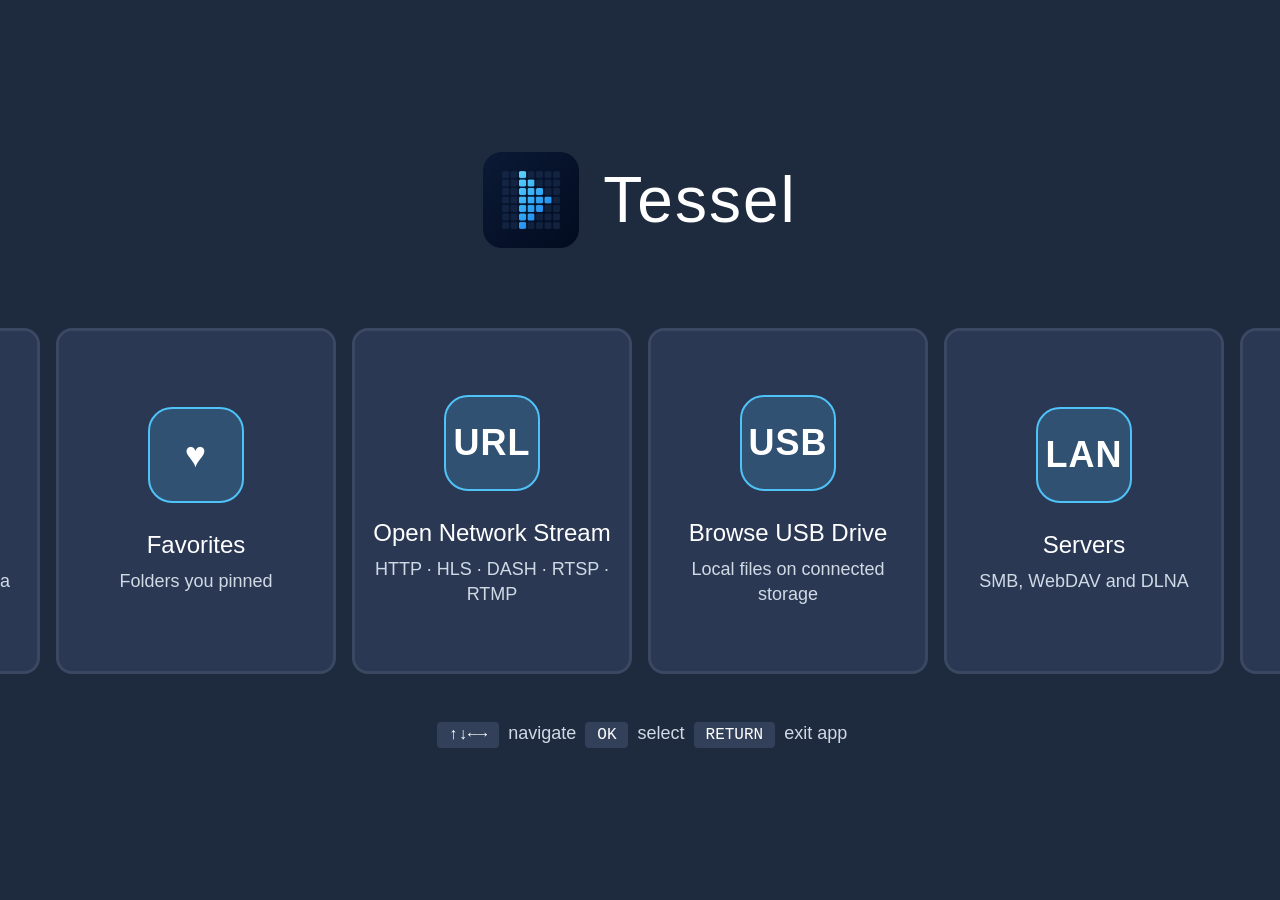
==== commit b292b5f4: "Play a folder with its subfolders, 1.33.0 (#159) Folders that have subfolders get Play all / Shuffle" ====
--- a/tizen-app/index.html
+++ b/tizen-app/index.html
@@ -55,15 +55,12 @@
             <div class="tile-label" data-i18n="home.usb">Browse USB Drive</div>
             <div class="tile-sub" data-i18n="home.usbSub">Local files on connected storage</div>
         </button>
-        <button class="tile" data-action="browse-smb">
-            <div class="tile-icon">SMB</div>
-            <div class="tile-label" data-i18n="home.smb">Browse SMB Share</div>
-            <div class="tile-sub" data-i18n="home.smbSub">Network files over your LAN</div>
-        </button>
-        <button class="tile" data-action="browse-dlna">
-            <div class="tile-icon long">DLNA</div>
-            <div class="tile-label" data-i18n="home.dlna">Media Servers</div>
-            <div class="tile-sub" data-i18n="home.dlnaSub">DLNA servers on your LAN</div>
+        <!-- SMB shares, DLNA media servers and WebDAV servers share one
+             tile (js/servers.js): three tiles made eight in a row. -->
+        <button class="tile" data-action="browse-servers">
+            <div class="tile-icon">LAN</div>
+            <div class="tile-label" data-i18n="home.servers">Servers</div>
+            <div class="tile-sub" data-i18n="home.serversSub">SMB, WebDAV and DLNA</div>
         </button>
         <button class="tile" data-action="open-settings">
             <div class="tile-icon">⚙</div>
@@ -161,6 +158,7 @@
         <span class="key">PLAY</span> <span data-i18n="hint.openAsMedia">open as media</span>
         <span class="hidden" id="hint-save"><span class="key">►</span> <span data-i18n="hint.saveChannel">save / unsave</span></span>
         <span class="hidden" id="hint-fav"><span class="key">►</span> <span data-i18n="hint.favorite">pin / unpin folder</span></span>
+        <span class="hidden" id="hint-forget"><span class="key">◄</span> <span data-i18n="hint.forgetWatched">forget watched</span></span>
     </footer>
 </section>
 
@@ -268,6 +266,12 @@
                 <h3 id="subtitle-tracks-title" data-i18n="tracks.subtitle">Subtitle</h3>
                 <ul id="subtitle-tracks"></ul>
             </div>
+            <!-- Subtitle appearance without leaving the player (issue
+                 #149): the same pickers as Settings → Subtitle appearance. -->
+            <div class="track-section">
+                <h3 data-i18n="tracks.style">Subtitle style</h3>
+                <ul id="subtitle-style"></ul>
+            </div>
         </div>
         <button class="btn ghost" data-action="close-track-menu" data-focus data-i18n="common.close">Close</button>
     </div>
@@ -290,7 +294,7 @@
     </header>
 
     <div class="settings-content">
-        <div class="support-block">
+        <div class="support-block" id="support-block">
             <img src="ko-fi-qr.webp" alt="Ko-fi QR code" data-i18n-alt="settings.kofiAlt" class="support-qr">
             <div class="support-text">
                 <div class="support-headline" data-i18n="settings.enjoying">Enjoying Tessel?</div>
@@ -303,6 +307,10 @@
                 <div class="settings-label" data-i18n="settings.uiLang">App language</div>
                 <div class="settings-value" id="setting-ui-lang-value"></div>
             </button>
+            <button class="settings-row" data-action="setting-start-screen">
+                <div class="settings-label" data-i18n="settings.startScreen">Start screen</div>
+                <div class="settings-value" id="setting-start-screen-value">Home screen</div>
+            </button>
             <button class="settings-row" data-action="setting-audio-lang">
                 <div class="settings-label" data-i18n="settings.audioLang">Preferred audio language</div>
                 <div class="settings-value" id="setting-audio-lang-value">Auto</div>
@@ -338,6 +346,14 @@
                 <div class="settings-label" data-i18n="settings.browseFilter">File browser shows</div>
                 <div class="settings-value" id="setting-browse-filter-value">All files</div>
             </button>
+            <button class="settings-row" data-action="setting-show-hidden">
+                <div class="settings-label" data-i18n="settings.showHidden">Show hidden files</div>
+                <div class="settings-value" id="setting-show-hidden-value">Off</div>
+            </button>
+            <button class="settings-row" data-action="setting-network">
+                <div class="settings-label" data-i18n="settings.network">Network access</div>
+                <div class="settings-value" id="setting-network-value">Servers you set up</div>
+            </button>
             <button class="settings-row" data-action="setting-slideshow-interval">
                 <div class="settings-label" data-i18n="settings.slideshow">Slideshow interval</div>
                 <div class="settings-value" id="setting-slideshow-interval-value">5 seconds</div>
@@ -345,6 +361,10 @@
             <button class="settings-row" data-action="setting-aspect-mode">
                 <div class="settings-label" data-i18n="settings.aspect">Video aspect ratio</div>
                 <div class="settings-value" id="setting-aspect-mode-value">Fit screen (keep black bars)</div>
+            </button>
+            <button class="settings-row" data-action="setting-show-support">
+                <div class="settings-label" data-i18n="settings.showSupport">Show Ko-fi donation banner</div>
+                <div class="settings-value" id="setting-show-support-value">On</div>
             </button>
         </div>
 
@@ -367,6 +387,14 @@
                 <div class="settings-label" data-i18n="settings.subFont">Subtitle font</div>
                 <div class="settings-value" id="setting-subtitle-font-value">Sans-serif</div>
             </button>
+            <button class="settings-row" data-action="setting-subtitle-color">
+                <div class="settings-label" data-i18n="settings.subColor">Subtitle colour</div>
+                <div class="settings-value" id="setting-subtitle-color-value">White</div>
+            </button>
+            <button class="settings-row" data-action="setting-subtitle-weight">
+                <div class="settings-label" data-i18n="settings.subWeight">Subtitle weight</div>
+                <div class="settings-value" id="setting-subtitle-weight-value">Normal</div>
+            </button>
             <button class="settings-row" data-action="setting-subtitle-position">
                 <div class="settings-label" data-i18n="settings.subPosition">Subtitle position</div>
                 <div class="settings-value" id="setting-subtitle-position-value">Bottom</div>
@@ -407,6 +435,21 @@
             <button id="smb-remove" class="settings-row"><span class="settings-label" data-i18n="smb.removeServer">Remove this server</span></button>
         </div>
 
+        <button class="settings-section-toggle" data-toggle="grp-dav" aria-expanded="false">
+            <span class="settings-section-title" data-i18n="dav.section">WebDAV server</span>
+            <span class="settings-section-chev" aria-hidden="true">▸</span>
+        </button>
+        <div class="settings-group is-collapsed" id="grp-dav">
+            <button class="settings-row" id="dav-server"><div class="settings-label" data-i18n="smb.server">Server to edit</div><div class="settings-value" id="dav-server-val"></div></button>
+            <label class="settings-row settings-row-input"><span class="settings-label" data-i18n="dav.url">Address (URL)</span><input id="dav-url"  type="url"  placeholder="https://cloud.example.com/remote.php/dav/files/user/"></label>
+            <label class="settings-row settings-row-input"><span class="settings-label" data-i18n="smb.user">Username</span><input id="dav-user" type="text"></label>
+            <label class="settings-row settings-row-input"><span class="settings-label" data-i18n="smb.pass">Password</span><input id="dav-pass" type="password"></label>
+            <label class="settings-row settings-row-input"><span class="settings-label" data-i18n="dav.name">Name (optional)</span><input id="dav-name" type="text" placeholder="My Nextcloud"></label>
+            <button class="settings-row" id="dav-insecure"><div class="settings-label" data-i18n="dav.insecure">Accept a self-signed certificate</div><div class="settings-value" id="dav-insecure-val">Off</div></button>
+            <button id="dav-save" class="settings-row"><span class="settings-label" data-i18n="dav.save">Save WebDAV server</span></button>
+            <button id="dav-remove" class="settings-row"><span class="settings-label" data-i18n="smb.removeServer">Remove this server</span></button>
+        </div>
+
         <button class="settings-section-toggle" data-toggle="grp-srv" aria-expanded="false">
             <span class="settings-section-title" data-i18n="srv.section">Transcode server</span>
             <span class="settings-section-chev" aria-hidden="true">▸</span>
@@ -430,7 +473,7 @@
             <span class="settings-section-chev" aria-hidden="true">▸</span>
         </button>
         <div class="settings-group is-collapsed" id="grp-backup">
-            <button class="settings-row" id="backup-pass"><div class="settings-label" data-i18n="backup.passwords">Include SMB passwords (saved as plain text)</div><div class="settings-value" id="backup-pass-val">Off</div></button>
+            <button class="settings-row" id="backup-pass"><div class="settings-label" data-i18n="backup.passwords">Include SMB and WebDAV passwords (saved as plain text)</div><div class="settings-value" id="backup-pass-val">Off</div></button>
             <button class="settings-row" id="backup-history"><div class="settings-label" data-i18n="backup.history">Include history and resume positions</div><div class="settings-value" id="backup-history-val">On</div></button>
             <button id="backup-save" class="settings-row"><span class="settings-label" data-i18n="backup.save">Save backup to USB or an SMB share</span></button>
             <button id="backup-restore" class="settings-row"><span class="settings-label" data-i18n="backup.restore">Restore backup from USB or an SMB share</span></button>
@@ -484,6 +527,7 @@
 <script src="js/remote.js"></script>
 <script src="js/ui.js"></script>
 <script src="js/settings.js"></script>
+<script src="js/network-access.js"></script>
 <script src="js/i18n.js"></script>
 <script src="js/filetypes.js"></script>
 <script src="js/text-decode.js"></script>
@@ -499,10 +543,15 @@
 <script src="js/server.js"></script>
 <script src="js/smb.js"></script>
 <script src="js/dlna.js"></script>
+<script src="js/webdav.js"></script>
+<script src="js/servers.js"></script>
 <script src="js/keepawake.js"></script>
 <script src="js/viewer.js"></script>
 <script src="js/saved-streams.js"></script>
 <script src="js/favorites.js"></script>
+<script src="js/folder-play.js"></script>
+<script src="js/watch-history.js"></script>
+<script src="js/media-info.js"></script>
 <script src="js/backup.js"></script>
 <script src="js/app.js"></script>
 </body>
--- a/tizen-app/css/style.css
+++ b/tizen-app/css/style.css
@@ -109,18 +109,19 @@
 
 /* ── Home tiles ───────────────────────────────────────────────────── */
 .home-tiles {
-    display: grid; grid-gap: 20px;   /* grid-gap, not gap: TV WebView is Chromium 63 */
-    grid-template-columns: repeat(7, 248px);   /* 7×248 + 6×20 = 1856px, fits 1080p */
+    display: grid; grid-gap: 16px;   /* grid-gap, not gap: TV WebView is Chromium 63 */
+    /* One 280px column per tile shown — six at most: 6×280 + 5×16 = 1760px,
+     * fits 1080p.  A hidden tile (Recently Played off, Servers with network
+     * access off) takes no column, and the rest stay centred. */
+    grid-auto-flow: column; grid-auto-columns: 280px;
     justify-content: center;
 }
-/* Recently Played switched off (issue #142): six tiles, still centred. */
-.home-tiles.no-recent { grid-template-columns: repeat(6, 248px); }
 
 .tile {
     background: var(--bg-card);
     border: 3px solid var(--border);
     border-radius: var(--r);
-    padding: 56px 16px;   /* seven tiles: 248px leaves ~210px for a label, what six wider tiles gave */
+    padding: 64px 16px;   /* six tiles since the Servers tile: 280px leaves ~240px for a label */
     text-align: center;
     transition: transform .15s ease, border-color .15s ease, background .15s ease, box-shadow .15s ease;
     color: var(--fg);
@@ -145,14 +146,13 @@
     margin: 0 auto 28px;
     letter-spacing: 1px;
 }
-.tile-icon.long { font-size: 26px; letter-spacing: 0; }   /* four letters: DLNA */
 .tile:focus .tile-icon, .tile.focused .tile-icon {
     background: var(--accent);
     color: #102035;
 }
 
 .tile-label {
-    font-size: 26px;
+    font-size: 24px;          /* 26px broke "Netzwerkstream" mid-word back when the tile was 216px */
     word-break: break-word;   /* a single long word (ru "Медиасерверы") wraps rather than spills */
     font-weight: 500;
     color: var(--fg);
@@ -347,15 +347,22 @@
     font-size: 18px;
     flex-shrink: 0;
 }
-/* Watched indicator: a green check on already-seen items, with the row
- * dimmed so unseen episodes stand out when scanning a series folder. */
-.browse-list .watched {
-    flex-shrink: 0;
-    color: #5cb85c;
-    font-size: 20px;
-    font-weight: 700;
-}
-.browse-list li.watched-item .name { color: var(--fg-mute); }
+/* Watched file: the icon becomes a check and the row is dimmed, so
+ * unwatched episodes stand out in a series folder. */
+.browse-list li.watched-item > * { opacity: .5; }
+.browse-list li.watched-item .icon { color: var(--fg-mute); }
+/* Duration column; a fixed width keeps the size column aligned. */
+.browse-list .length { min-width: 72px; text-align: right; }
+/* Progress bar under the name of a partly watched file. */
+.browse-list .progress {
+    display: block;
+    height: 4px;
+    margin-top: 8px;
+    background: var(--border);
+    border-radius: 2px;
+    overflow: hidden;
+}
+.browse-list .progress i { display: block; height: 100%; background: var(--accent); }
 /* Playlist filter (issue #122), above the list. */
 .playlist-filter { width: 100%; max-width: 1400px; margin-bottom: 16px; }
 .playlist-filter input {
@@ -387,7 +394,6 @@
 /* A folder pinned to Favorites (issue #140). */
 .browse-list .fav-mark { display: none; flex-shrink: 0; color: var(--accent); font-size: 22px; }
 .browse-list li.is-fav .fav-mark { display: inline; }
-.browse-list li.watched-item .icon { opacity: .6; }
 
 /* ── Player ───────────────────────────────────────────────────────── */
 #player-object {
@@ -406,19 +412,38 @@
 /* AVPlay subtitle overlay — for embedded text/subtitle tracks selected via
  * the CC menu.  AVPlay fires onsubtitlechange(duration, text, ...) and we
  * paint into this element.  HTML5 <track> handles its own rendering. */
-/* Size + font come from the user's Settings via CSS custom properties set in
- * SubtitleStyle.apply(); position + background come from the sub-pos-XXX and
- * sub-bg classes toggled on this element.  Defaults below match the medium/
- * sans/bottom/none preset so the overlay looks right even before apply() runs. */
+/* Size, font and colour come from the user's Settings via CSS custom
+ * properties set in SubtitleStyle.apply(); the background box comes from the
+ * sub-bg class toggled on this element.  Position is not a class here — the
+ * player routes each cue into one of the .sub-band zones below (an
+ * unpositioned cue follows the subtitlePosition setting).  Defaults below
+ * match the medium/sans/none preset so the overlay looks right even before
+ * apply() runs. */
+/* The overlay fills the video area; its three bands do the positioning so a
+ * \an-placed sign and the bottom dialogue can show at the same time. */
 #subtitle-overlay {
     position: absolute;
+    left: 0; right: 0; top: 0; bottom: 0;
+    pointer-events: none;
+    /* Bumped from 50 to 80 — the OSDs have no explicit z-index (auto/0)
+     * but on Tizen Chromium 63 they appear to obscure the overlay anyway.
+     * 80 keeps it below the pickers (200) and toast (1000). */
+    z-index: 80;
+}
+/* One band per vertical zone.  Font, colour and the outline shadow live here
+ * (read from the --sub-* custom properties the Settings panel sets) so every
+ * .sub-line inherits them.  A column flexbox stacks cues that share a band. */
+.sub-band {
+    position: absolute;
     left: 8%; right: 8%;
-    bottom: 8%;
+    display: flex;
+    flex-direction: column;
+    align-items: center;
     text-align: center;
-    color: #fff;
+    color: var(--sub-color, #fff);
     font-size: var(--sub-size, 36px);
     font-family: var(--sub-font, 'Segoe UI', 'Helvetica Neue', Helvetica, Arial, sans-serif);
-    font-weight: 500;
+    font-weight: var(--sub-weight, 500);
     line-height: 1.3;
     text-shadow:
          0 0 4px rgba(0,0,0,.95),
@@ -426,29 +451,25 @@
         -2px 2px 0 rgba(0,0,0,.85),
          2px -2px 0 rgba(0,0,0,.85),
         -2px -2px 0 rgba(0,0,0,.85);
-    pointer-events: none;
-    /* Bumped from 50 to 80 — the OSDs have no explicit z-index (auto/0)
-     * but on Tizen Chromium 63 they appear to obscure the overlay anyway.
-     * 80 keeps it below the pickers (200) and toast (1000). */
-    z-index: 80;
-}
-/* Position presets.  Bottom is the default; middle/top free the opposite
- * anchor so the block grows in the right direction. */
-#subtitle-overlay.sub-pos-bottom { top: auto; bottom: 8%; transform: none; }
-#subtitle-overlay.sub-pos-top    { bottom: auto; top: 8%; transform: none; }
-#subtitle-overlay.sub-pos-middle { top: 50%; bottom: auto; transform: translateY(-50%); }
+}
+.sub-band-top    { top: 8%; }
+.sub-band-middle { top: 50%; transform: translateY(-50%); }
+.sub-band-bottom { bottom: 8%; justify-content: flex-end; }
 
 /* The cue text lives in a .sub-line span so a translucent box (when enabled)
- * hugs the text instead of spanning the full 8%-to-8% width. */
+ * hugs the text instead of spanning the full 8%-to-8% band width. */
 #subtitle-overlay .sub-line {
     /* inline-block is more reliable than inline on Tizen Chromium 63 for
-     * absolutely-positioned text-align:center containers — pure inline
-     * spans sometimes rendered invisibly there. */
+     * text-align:center containers — pure inline spans sometimes rendered
+     * invisibly there. */
     display: inline-block;
+    max-width: 100%;
     white-space: pre-line;
     -webkit-box-decoration-break: clone;
     box-decoration-break: clone;
 }
+/* Gap between cues stacked in the same band. */
+#subtitle-overlay .sub-line + .sub-line { margin-top: .15em; }
 #subtitle-overlay.sub-bg .sub-line {
     background: rgba(0,0,0,.65);
     padding: .08em .35em;
@@ -697,6 +718,10 @@
     font-weight: 700;
 }
 .track-section li.muted { color: var(--fg-dim); font-style: italic; }
+/* Subtitle style rows in the CC menu (issue #149): the setting's name on
+ * the left, its current value on the right, like a Settings row. */
+.track-section li.style-row { display: flex; justify-content: space-between; gap: 24px; }
+.track-section li.style-row .style-value { color: var(--accent); font-weight: 500; white-space: nowrap; }
 
 /* INFO panel (issue #128): label / value rows in the track menu's box. */
 .file-info dl {
